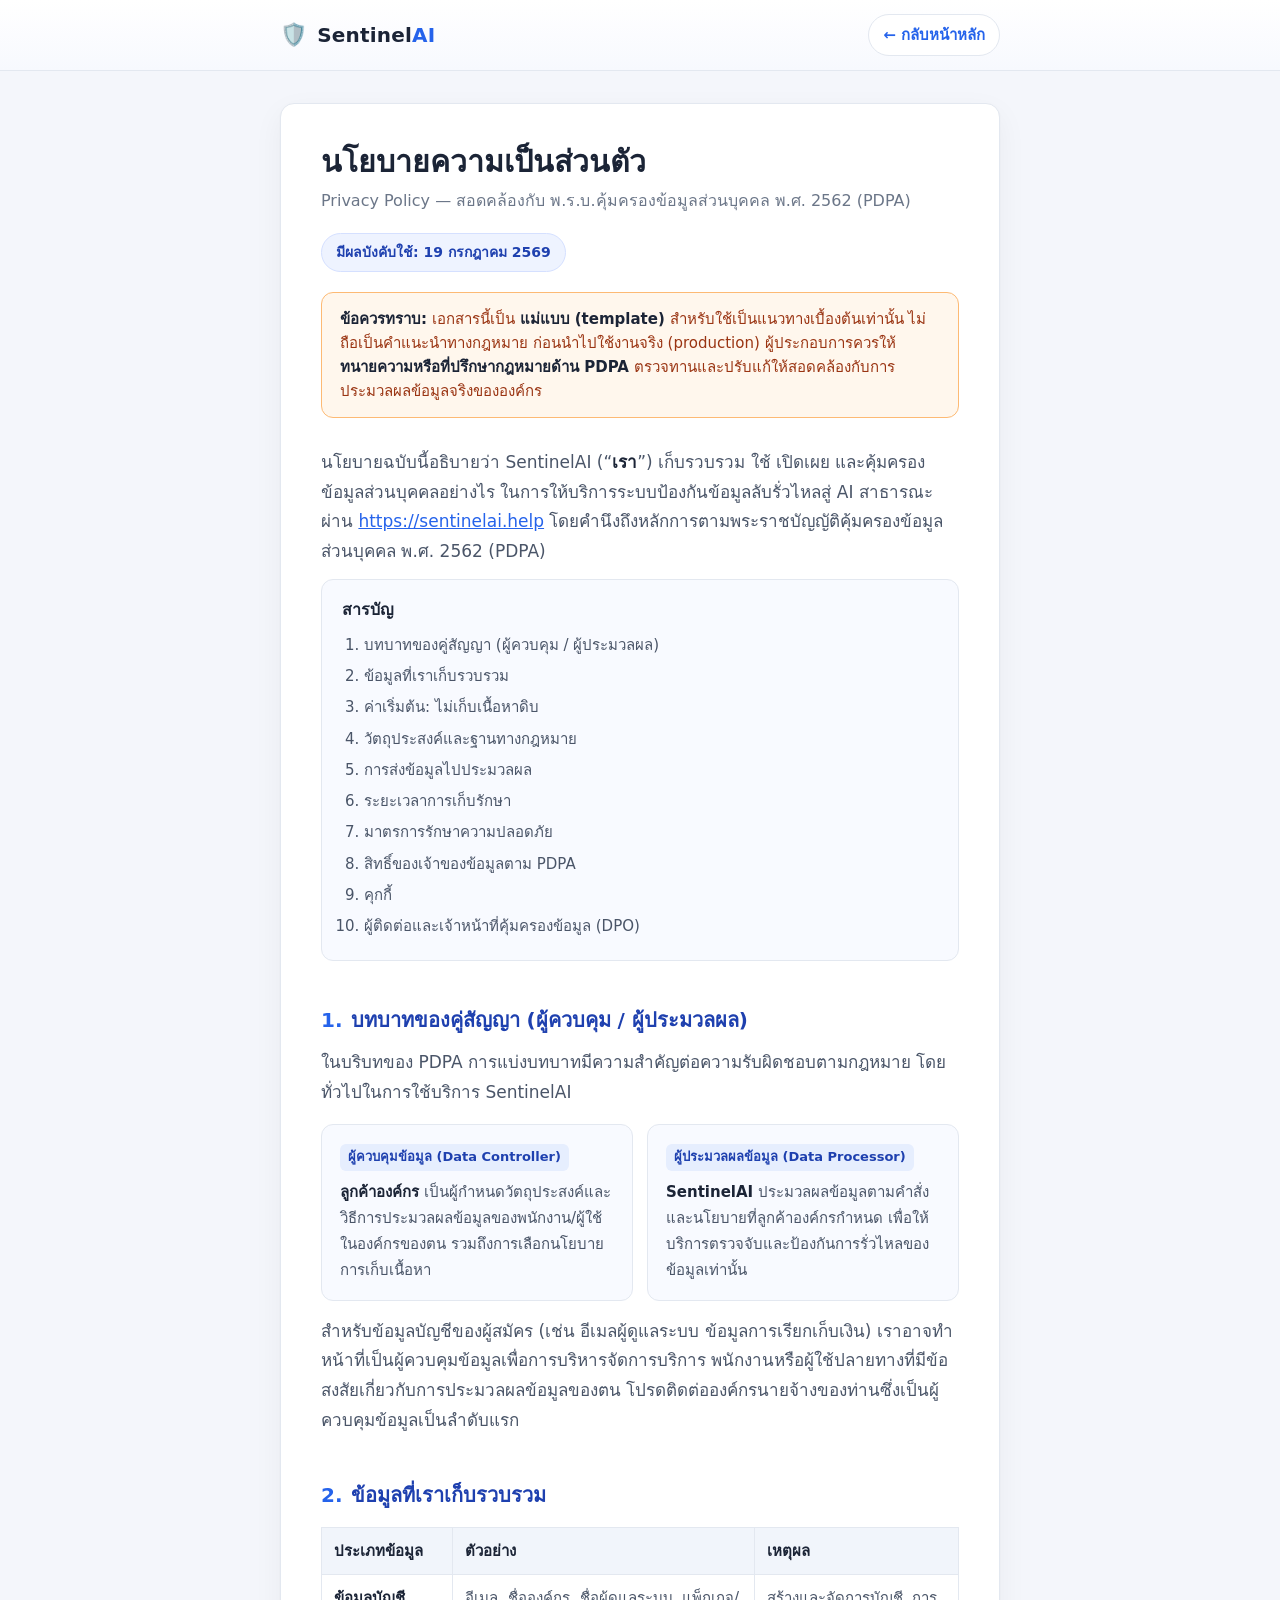
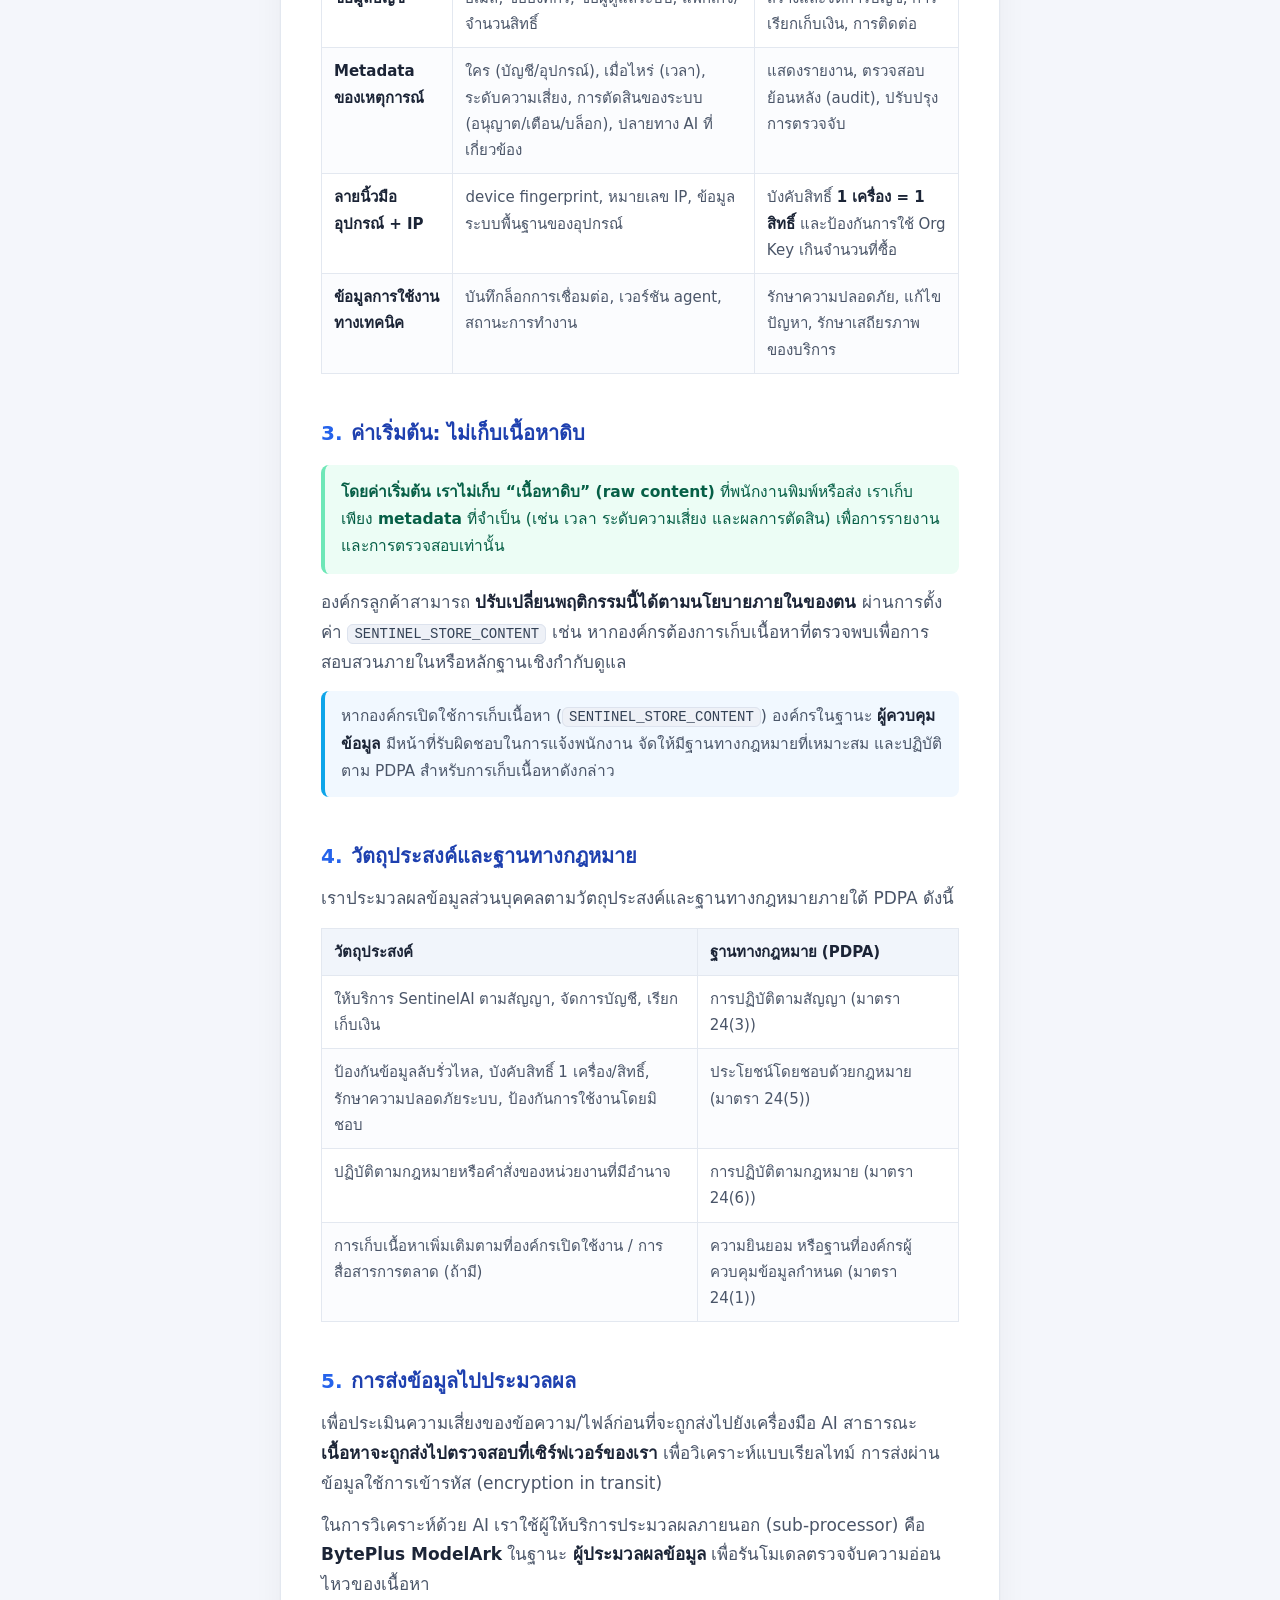
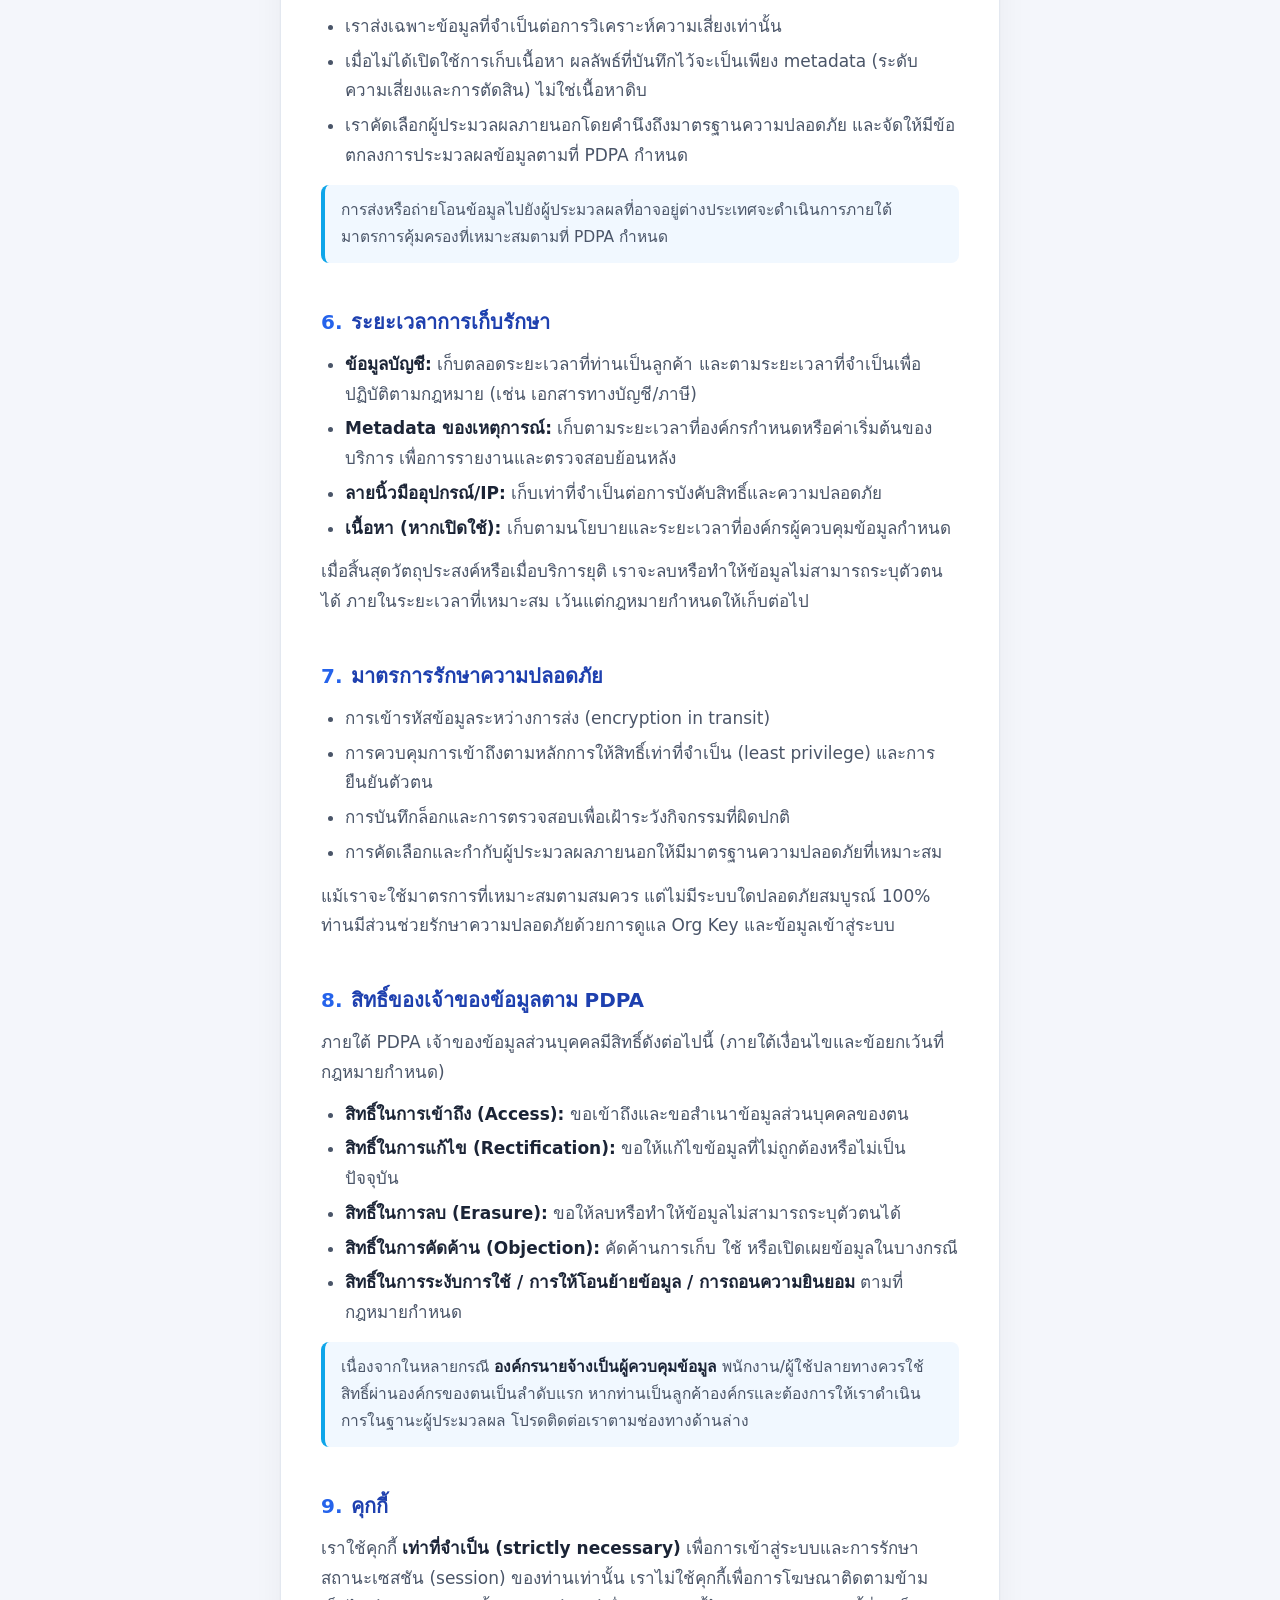
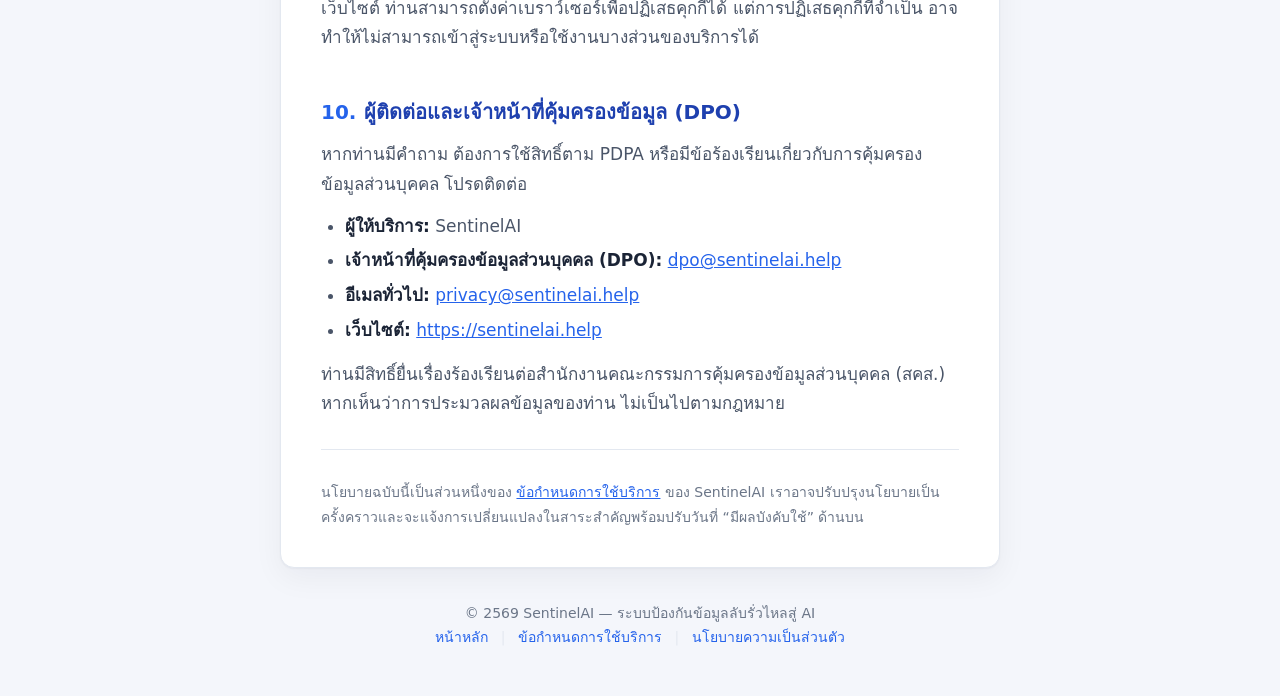
==== dashboard/privacy.html @ 273b9f28 "Landing page + legal (Terms/Privacy) + agent easy-install + device management Landing/pricing — logg" ====
<!DOCTYPE html>
<html lang="th">
<head>
<meta charset="UTF-8" />
<meta name="viewport" content="width=device-width, initial-scale=1.0" />
<title>นโยบายความเป็นส่วนตัว — SentinelAI</title>
<meta name="description" content="นโยบายความเป็นส่วนตัว (Privacy Policy) ของ SentinelAI ตามพระราชบัญญัติคุ้มครองข้อมูลส่วนบุคคล พ.ศ. 2562 (PDPA)" />
<meta name="robots" content="index, follow" />
<link rel="icon" href="data:image/svg+xml,%3Csvg xmlns='http://www.w3.org/2000/svg' viewBox='0 0 100 100'%3E%3Ctext y='.9em' font-size='90'%3E%F0%9F%9B%A1%EF%B8%8F%3C/text%3E%3C/svg%3E" />
<style>
  :root{
    --bg:#f4f6fb;
    --panel:#ffffff;
    --ink:#1b2436;
    --ink-soft:#4a5568;
    --muted:#6b7688;
    --line:#e3e8f0;
    --brand:#2563eb;
    --brand-ink:#1e40af;
    --accent:#0ea5e9;
    --warn-bg:#fff7ed;
    --warn-line:#fdba74;
    --warn-ink:#9a3412;
    --ok-bg:#ecfdf5;
    --ok-line:#6ee7b7;
    --ok-ink:#065f46;
    --radius:14px;
    --maxw:760px;
  }
  *{box-sizing:border-box;}
  html{-webkit-text-size-adjust:100%;}
  body{
    margin:0;
    background:var(--bg);
    color:var(--ink);
    font-family:"Sarabun","Noto Sans Thai","Leelawadee UI","Tahoma","Segoe UI",system-ui,-apple-system,"Helvetica Neue",Arial,sans-serif;
    font-size:17px;
    line-height:1.75;
    -webkit-font-smoothing:antialiased;
    text-rendering:optimizeLegibility;
  }

  /* ===== Header ===== */
  .site-header{
    background:linear-gradient(180deg,#ffffff 0%, #f7f9fe 100%);
    border-bottom:1px solid var(--line);
    position:sticky;
    top:0;
    z-index:10;
    backdrop-filter:saturate(120%) blur(2px);
  }
  .site-header-inner{
    max-width:var(--maxw);
    margin:0 auto;
    padding:14px 20px;
    display:flex;
    align-items:center;
    justify-content:space-between;
    gap:12px;
    flex-wrap:wrap;
  }
  .brand{
    display:flex;
    align-items:center;
    gap:10px;
    text-decoration:none;
    color:var(--ink);
    font-weight:800;
    font-size:20px;
    letter-spacing:.2px;
  }
  .brand .logo{font-size:22px;line-height:1;}
  .brand .ai{color:var(--brand);}
  .back-link{
    text-decoration:none;
    color:var(--brand);
    font-weight:600;
    font-size:15px;
    padding:7px 14px;
    border:1px solid var(--line);
    border-radius:999px;
    background:#fff;
    transition:background .15s ease,border-color .15s ease;
    white-space:nowrap;
  }
  .back-link:hover{background:#eef3ff;border-color:#c7d6ff;}

  /* ===== Layout ===== */
  main{
    max-width:var(--maxw);
    margin:0 auto;
    padding:32px 20px 8px;
  }
  .doc-card{
    background:var(--panel);
    border:1px solid var(--line);
    border-radius:var(--radius);
    padding:38px 40px;
    box-shadow:0 1px 2px rgba(16,24,40,.04),0 10px 30px rgba(16,24,40,.05);
  }
  h1{
    font-size:30px;
    line-height:1.3;
    margin:0 0 6px;
    font-weight:800;
    color:var(--ink);
  }
  .subtitle{
    color:var(--muted);
    margin:0 0 18px;
    font-size:16px;
  }
  .effective{
    display:inline-block;
    background:#eef3ff;
    color:var(--brand-ink);
    border:1px solid #d5e0ff;
    border-radius:999px;
    padding:6px 14px;
    font-size:14px;
    font-weight:700;
    margin-bottom:20px;
  }
  .disclaimer{
    background:var(--warn-bg);
    border:1px solid var(--warn-line);
    color:var(--warn-ink);
    border-radius:12px;
    padding:14px 18px;
    font-size:15px;
    line-height:1.6;
    margin:0 0 30px;
  }
  .disclaimer strong{font-weight:800;}

  h2{
    font-size:20px;
    margin:34px 0 10px;
    padding-top:8px;
    font-weight:800;
    color:var(--brand-ink);
    scroll-margin-top:80px;
  }
  h2 .num{
    color:var(--brand);
    font-variant-numeric:tabular-nums;
    margin-right:8px;
  }
  h3{
    font-size:17px;
    margin:20px 0 6px;
    font-weight:700;
    color:var(--ink);
  }
  p{margin:0 0 12px;color:var(--ink-soft);}
  ul,ol{margin:0 0 14px;padding-left:24px;color:var(--ink-soft);}
  li{margin:5px 0;}
  strong{color:var(--ink);}
  code,.kbd{
    background:#eef1f7;
    border:1px solid #dde3ee;
    border-radius:6px;
    padding:1px 6px;
    font-family:"Cascadia Code",ui-monospace,"Consolas","Courier New",monospace;
    font-size:14px;
    color:#334155;
  }
  a{color:var(--brand);}
  hr{border:none;border-top:1px solid var(--line);margin:30px 0;}

  .toc{
    background:#f8faff;
    border:1px solid var(--line);
    border-radius:12px;
    padding:16px 20px;
    margin:0 0 30px;
  }
  .toc h2{margin:0 0 8px;font-size:16px;color:var(--ink);padding-top:0;}
  .toc ol{margin:0;padding-left:22px;font-size:15px;}
  .toc a{text-decoration:none;color:var(--ink-soft);}
  .toc a:hover{color:var(--brand);text-decoration:underline;}

  .callout{
    background:#f1f8ff;
    border-left:4px solid var(--accent);
    border-radius:8px;
    padding:12px 16px;
    margin:14px 0;
    font-size:15.5px;
    color:var(--ink-soft);
  }
  .callout-ok{
    background:var(--ok-bg);
    border-left:4px solid var(--ok-line);
    border-radius:8px;
    padding:14px 16px;
    margin:14px 0;
    font-size:15.5px;
    color:var(--ok-ink);
  }
  .callout-ok strong{color:var(--ok-ink);font-weight:800;}

  /* ===== Table ===== */
  .table-wrap{overflow-x:auto;margin:14px 0;-webkit-overflow-scrolling:touch;}
  table{
    border-collapse:collapse;
    width:100%;
    min-width:520px;
    font-size:15px;
  }
  th,td{
    border:1px solid var(--line);
    padding:10px 12px;
    text-align:left;
    vertical-align:top;
    color:var(--ink-soft);
  }
  th{
    background:#f1f5fb;
    color:var(--ink);
    font-weight:700;
  }
  tbody tr:nth-child(even) td{background:#fbfcfe;}

  /* ===== Roles cards ===== */
  .roles{
    display:flex;
    gap:14px;
    flex-wrap:wrap;
    margin:16px 0;
  }
  .role-card{
    flex:1 1 240px;
    background:#f8faff;
    border:1px solid var(--line);
    border-radius:12px;
    padding:16px 18px;
  }
  .role-card .role-tag{
    display:inline-block;
    font-size:13px;
    font-weight:700;
    color:var(--brand-ink);
    background:#e6eefe;
    border-radius:6px;
    padding:2px 8px;
    margin-bottom:8px;
  }
  .role-card p{margin:0;font-size:15px;}

  /* ===== Footer ===== */
  footer{
    max-width:var(--maxw);
    margin:0 auto;
    padding:26px 20px 46px;
    color:var(--muted);
    font-size:14px;
    text-align:center;
    line-height:1.7;
  }
  footer a{color:var(--brand);text-decoration:none;}
  footer a:hover{text-decoration:underline;}
  .foot-sep{color:var(--line);margin:0 8px;}

  @media (max-width:600px){
    body{font-size:16px;}
    .doc-card{padding:24px 20px;}
    h1{font-size:25px;}
    h2{font-size:18px;}
    main{padding:20px 14px 4px;}
  }
</style>
</head>
<body>

<header class="site-header">
  <div class="site-header-inner">
    <a class="brand" href="/" aria-label="กลับสู่หน้าหลัก SentinelAI">
      <span class="logo" aria-hidden="true">🛡️</span>
      <span>Sentinel<span class="ai">AI</span></span>
    </a>
    <a class="back-link" href="/">← กลับหน้าหลัก</a>
  </div>
</header>

<main>
  <article class="doc-card">
    <h1>นโยบายความเป็นส่วนตัว</h1>
    <p class="subtitle">Privacy Policy — สอดคล้องกับ พ.ร.บ.คุ้มครองข้อมูลส่วนบุคคล พ.ศ. 2562 (PDPA)</p>
    <div class="effective">มีผลบังคับใช้: 19 กรกฎาคม 2569</div>

    <div class="disclaimer" role="note">
      <strong>ข้อควรทราบ:</strong> เอกสารนี้เป็น <strong>แม่แบบ (template)</strong> สำหรับใช้เป็นแนวทางเบื้องต้นเท่านั้น
      ไม่ถือเป็นคำแนะนำทางกฎหมาย ก่อนนำไปใช้งานจริง (production) ผู้ประกอบการควรให้
      <strong>ทนายความหรือที่ปรึกษากฎหมายด้าน PDPA</strong> ตรวจทานและปรับแก้ให้สอดคล้องกับการประมวลผลข้อมูลจริงขององค์กร
    </div>

    <p>
      นโยบายฉบับนี้อธิบายว่า SentinelAI (“<strong>เรา</strong>”) เก็บรวบรวม ใช้ เปิดเผย และคุ้มครองข้อมูลส่วนบุคคลอย่างไร
      ในการให้บริการระบบป้องกันข้อมูลลับรั่วไหลสู่ AI สาธารณะ ผ่าน <a href="https://sentinelai.help">https://sentinelai.help</a>
      โดยคำนึงถึงหลักการตามพระราชบัญญัติคุ้มครองข้อมูลส่วนบุคคล พ.ศ. 2562 (PDPA)
    </p>

    <nav class="toc" aria-label="สารบัญ">
      <h2>สารบัญ</h2>
      <ol>
        <li><a href="#s1">บทบาทของคู่สัญญา (ผู้ควบคุม / ผู้ประมวลผล)</a></li>
        <li><a href="#s2">ข้อมูลที่เราเก็บรวบรวม</a></li>
        <li><a href="#s3">ค่าเริ่มต้น: ไม่เก็บเนื้อหาดิบ</a></li>
        <li><a href="#s4">วัตถุประสงค์และฐานทางกฎหมาย</a></li>
        <li><a href="#s5">การส่งข้อมูลไปประมวลผล</a></li>
        <li><a href="#s6">ระยะเวลาการเก็บรักษา</a></li>
        <li><a href="#s7">มาตรการรักษาความปลอดภัย</a></li>
        <li><a href="#s8">สิทธิ์ของเจ้าของข้อมูลตาม PDPA</a></li>
        <li><a href="#s9">คุกกี้</a></li>
        <li><a href="#s10">ผู้ติดต่อและเจ้าหน้าที่คุ้มครองข้อมูล (DPO)</a></li>
      </ol>
    </nav>

    <h2 id="s1"><span class="num">1.</span>บทบาทของคู่สัญญา (ผู้ควบคุม / ผู้ประมวลผล)</h2>
    <p>
      ในบริบทของ PDPA การแบ่งบทบาทมีความสำคัญต่อความรับผิดชอบตามกฎหมาย โดยทั่วไปในการใช้บริการ SentinelAI
    </p>
    <div class="roles">
      <div class="role-card">
        <span class="role-tag">ผู้ควบคุมข้อมูล (Data Controller)</span>
        <p><strong>ลูกค้าองค์กร</strong> เป็นผู้กำหนดวัตถุประสงค์และวิธีการประมวลผลข้อมูลของพนักงาน/ผู้ใช้ในองค์กรของตน รวมถึงการเลือกนโยบายการเก็บเนื้อหา</p>
      </div>
      <div class="role-card">
        <span class="role-tag">ผู้ประมวลผลข้อมูล (Data Processor)</span>
        <p><strong>SentinelAI</strong> ประมวลผลข้อมูลตามคำสั่งและนโยบายที่ลูกค้าองค์กรกำหนด เพื่อให้บริการตรวจจับและป้องกันการรั่วไหลของข้อมูลเท่านั้น</p>
      </div>
    </div>
    <p>
      สำหรับข้อมูลบัญชีของผู้สมัคร (เช่น อีเมลผู้ดูแลระบบ ข้อมูลการเรียกเก็บเงิน) เราอาจทำหน้าที่เป็นผู้ควบคุมข้อมูลเพื่อการบริหารจัดการบริการ
      พนักงานหรือผู้ใช้ปลายทางที่มีข้อสงสัยเกี่ยวกับการประมวลผลข้อมูลของตน โปรดติดต่อองค์กรนายจ้างของท่านซึ่งเป็นผู้ควบคุมข้อมูลเป็นลำดับแรก
    </p>

    <h2 id="s2"><span class="num">2.</span>ข้อมูลที่เราเก็บรวบรวม</h2>
    <div class="table-wrap">
      <table>
        <thead>
          <tr><th>ประเภทข้อมูล</th><th>ตัวอย่าง</th><th>เหตุผล</th></tr>
        </thead>
        <tbody>
          <tr>
            <td><strong>ข้อมูลบัญชี</strong></td>
            <td>อีเมล, ชื่อองค์กร, ชื่อผู้ดูแลระบบ, แพ็กเกจ/จำนวนสิทธิ์</td>
            <td>สร้างและจัดการบัญชี, การเรียกเก็บเงิน, การติดต่อ</td>
          </tr>
          <tr>
            <td><strong>Metadata ของเหตุการณ์</strong></td>
            <td>ใคร (บัญชี/อุปกรณ์), เมื่อไหร่ (เวลา), ระดับความเสี่ยง, การตัดสินของระบบ (อนุญาต/เตือน/บล็อก), ปลายทาง AI ที่เกี่ยวข้อง</td>
            <td>แสดงรายงาน, ตรวจสอบย้อนหลัง (audit), ปรับปรุงการตรวจจับ</td>
          </tr>
          <tr>
            <td><strong>ลายนิ้วมืออุปกรณ์ + IP</strong></td>
            <td>device fingerprint, หมายเลข IP, ข้อมูลระบบพื้นฐานของอุปกรณ์</td>
            <td>บังคับสิทธิ์ <strong>1 เครื่อง = 1 สิทธิ์</strong> และป้องกันการใช้ Org Key เกินจำนวนที่ซื้อ</td>
          </tr>
          <tr>
            <td><strong>ข้อมูลการใช้งานทางเทคนิค</strong></td>
            <td>บันทึกล็อกการเชื่อมต่อ, เวอร์ชัน agent, สถานะการทำงาน</td>
            <td>รักษาความปลอดภัย, แก้ไขปัญหา, รักษาเสถียรภาพของบริการ</td>
          </tr>
        </tbody>
      </table>
    </div>

    <h2 id="s3"><span class="num">3.</span>ค่าเริ่มต้น: ไม่เก็บเนื้อหาดิบ</h2>
    <div class="callout-ok">
      <strong>โดยค่าเริ่มต้น เราไม่เก็บ “เนื้อหาดิบ” (raw content)</strong> ที่พนักงานพิมพ์หรือส่ง เราเก็บเพียง
      <strong>metadata</strong> ที่จำเป็น (เช่น เวลา ระดับความเสี่ยง และผลการตัดสิน) เพื่อการรายงานและการตรวจสอบเท่านั้น
    </div>
    <p>
      องค์กรลูกค้าสามารถ <strong>ปรับเปลี่ยนพฤติกรรมนี้ได้ตามนโยบายภายในของตน</strong> ผ่านการตั้งค่า
      <code>SENTINEL_STORE_CONTENT</code> เช่น หากองค์กรต้องการเก็บเนื้อหาที่ตรวจพบเพื่อการสอบสวนภายในหรือหลักฐานเชิงกำกับดูแล
    </p>
    <div class="callout">
      หากองค์กรเปิดใช้การเก็บเนื้อหา (<code>SENTINEL_STORE_CONTENT</code>) องค์กรในฐานะ <strong>ผู้ควบคุมข้อมูล</strong>
      มีหน้าที่รับผิดชอบในการแจ้งพนักงาน จัดให้มีฐานทางกฎหมายที่เหมาะสม และปฏิบัติตาม PDPA สำหรับการเก็บเนื้อหาดังกล่าว
    </div>

    <h2 id="s4"><span class="num">4.</span>วัตถุประสงค์และฐานทางกฎหมาย</h2>
    <p>เราประมวลผลข้อมูลส่วนบุคคลตามวัตถุประสงค์และฐานทางกฎหมายภายใต้ PDPA ดังนี้</p>
    <div class="table-wrap">
      <table>
        <thead>
          <tr><th>วัตถุประสงค์</th><th>ฐานทางกฎหมาย (PDPA)</th></tr>
        </thead>
        <tbody>
          <tr>
            <td>ให้บริการ SentinelAI ตามสัญญา, จัดการบัญชี, เรียกเก็บเงิน</td>
            <td>การปฏิบัติตามสัญญา (มาตรา 24(3))</td>
          </tr>
          <tr>
            <td>ป้องกันข้อมูลลับรั่วไหล, บังคับสิทธิ์ 1 เครื่อง/สิทธิ์, รักษาความปลอดภัยระบบ, ป้องกันการใช้งานโดยมิชอบ</td>
            <td>ประโยชน์โดยชอบด้วยกฎหมาย (มาตรา 24(5))</td>
          </tr>
          <tr>
            <td>ปฏิบัติตามกฎหมายหรือคำสั่งของหน่วยงานที่มีอำนาจ</td>
            <td>การปฏิบัติตามกฎหมาย (มาตรา 24(6))</td>
          </tr>
          <tr>
            <td>การเก็บเนื้อหาเพิ่มเติมตามที่องค์กรเปิดใช้งาน / การสื่อสารการตลาด (ถ้ามี)</td>
            <td>ความยินยอม หรือฐานที่องค์กรผู้ควบคุมข้อมูลกำหนด (มาตรา 24(1))</td>
          </tr>
        </tbody>
      </table>
    </div>

    <h2 id="s5"><span class="num">5.</span>การส่งข้อมูลไปประมวลผล</h2>
    <p>
      เพื่อประเมินความเสี่ยงของข้อความ/ไฟล์ก่อนที่จะถูกส่งไปยังเครื่องมือ AI สาธารณะ
      <strong>เนื้อหาจะถูกส่งไปตรวจสอบที่เซิร์ฟเวอร์ของเรา</strong> เพื่อวิเคราะห์แบบเรียลไทม์
      การส่งผ่านข้อมูลใช้การเข้ารหัส (encryption in transit)
    </p>
    <p>
      ในการวิเคราะห์ด้วย AI เราใช้ผู้ให้บริการประมวลผลภายนอก (sub-processor) คือ
      <strong>BytePlus ModelArk</strong> ในฐานะ <strong>ผู้ประมวลผลข้อมูล</strong> เพื่อรันโมเดลตรวจจับความอ่อนไหวของเนื้อหา
    </p>
    <ul>
      <li>เราส่งเฉพาะข้อมูลที่จำเป็นต่อการวิเคราะห์ความเสี่ยงเท่านั้น</li>
      <li>เมื่อไม่ได้เปิดใช้การเก็บเนื้อหา ผลลัพธ์ที่บันทึกไว้จะเป็นเพียง metadata (ระดับความเสี่ยงและการตัดสิน) ไม่ใช่เนื้อหาดิบ</li>
      <li>เราคัดเลือกผู้ประมวลผลภายนอกโดยคำนึงถึงมาตรฐานความปลอดภัย และจัดให้มีข้อตกลงการประมวลผลข้อมูลตามที่ PDPA กำหนด</li>
    </ul>
    <div class="callout">
      การส่งหรือถ่ายโอนข้อมูลไปยังผู้ประมวลผลที่อาจอยู่ต่างประเทศจะดำเนินการภายใต้มาตรการคุ้มครองที่เหมาะสมตามที่ PDPA กำหนด
    </div>

    <h2 id="s6"><span class="num">6.</span>ระยะเวลาการเก็บรักษา</h2>
    <ul>
      <li><strong>ข้อมูลบัญชี:</strong> เก็บตลอดระยะเวลาที่ท่านเป็นลูกค้า และตามระยะเวลาที่จำเป็นเพื่อปฏิบัติตามกฎหมาย (เช่น เอกสารทางบัญชี/ภาษี)</li>
      <li><strong>Metadata ของเหตุการณ์:</strong> เก็บตามระยะเวลาที่องค์กรกำหนดหรือค่าเริ่มต้นของบริการ เพื่อการรายงานและตรวจสอบย้อนหลัง</li>
      <li><strong>ลายนิ้วมืออุปกรณ์/IP:</strong> เก็บเท่าที่จำเป็นต่อการบังคับสิทธิ์และความปลอดภัย</li>
      <li><strong>เนื้อหา (หากเปิดใช้):</strong> เก็บตามนโยบายและระยะเวลาที่องค์กรผู้ควบคุมข้อมูลกำหนด</li>
    </ul>
    <p>เมื่อสิ้นสุดวัตถุประสงค์หรือเมื่อบริการยุติ เราจะลบหรือทำให้ข้อมูลไม่สามารถระบุตัวตนได้ ภายในระยะเวลาที่เหมาะสม เว้นแต่กฎหมายกำหนดให้เก็บต่อไป</p>

    <h2 id="s7"><span class="num">7.</span>มาตรการรักษาความปลอดภัย</h2>
    <ul>
      <li>การเข้ารหัสข้อมูลระหว่างการส่ง (encryption in transit)</li>
      <li>การควบคุมการเข้าถึงตามหลักการให้สิทธิ์เท่าที่จำเป็น (least privilege) และการยืนยันตัวตน</li>
      <li>การบันทึกล็อกและการตรวจสอบเพื่อเฝ้าระวังกิจกรรมที่ผิดปกติ</li>
      <li>การคัดเลือกและกำกับผู้ประมวลผลภายนอกให้มีมาตรฐานความปลอดภัยที่เหมาะสม</li>
    </ul>
    <p>แม้เราจะใช้มาตรการที่เหมาะสมตามสมควร แต่ไม่มีระบบใดปลอดภัยสมบูรณ์ 100% ท่านมีส่วนช่วยรักษาความปลอดภัยด้วยการดูแล Org Key และข้อมูลเข้าสู่ระบบ</p>

    <h2 id="s8"><span class="num">8.</span>สิทธิ์ของเจ้าของข้อมูลตาม PDPA</h2>
    <p>ภายใต้ PDPA เจ้าของข้อมูลส่วนบุคคลมีสิทธิ์ดังต่อไปนี้ (ภายใต้เงื่อนไขและข้อยกเว้นที่กฎหมายกำหนด)</p>
    <ul>
      <li><strong>สิทธิ์ในการเข้าถึง (Access):</strong> ขอเข้าถึงและขอสำเนาข้อมูลส่วนบุคคลของตน</li>
      <li><strong>สิทธิ์ในการแก้ไข (Rectification):</strong> ขอให้แก้ไขข้อมูลที่ไม่ถูกต้องหรือไม่เป็นปัจจุบัน</li>
      <li><strong>สิทธิ์ในการลบ (Erasure):</strong> ขอให้ลบหรือทำให้ข้อมูลไม่สามารถระบุตัวตนได้</li>
      <li><strong>สิทธิ์ในการคัดค้าน (Objection):</strong> คัดค้านการเก็บ ใช้ หรือเปิดเผยข้อมูลในบางกรณี</li>
      <li><strong>สิทธิ์ในการระงับการใช้ / การให้โอนย้ายข้อมูล / การถอนความยินยอม</strong> ตามที่กฎหมายกำหนด</li>
    </ul>
    <div class="callout">
      เนื่องจากในหลายกรณี <strong>องค์กรนายจ้างเป็นผู้ควบคุมข้อมูล</strong> พนักงาน/ผู้ใช้ปลายทางควรใช้สิทธิ์ผ่านองค์กรของตนเป็นลำดับแรก
      หากท่านเป็นลูกค้าองค์กรและต้องการให้เราดำเนินการในฐานะผู้ประมวลผล โปรดติดต่อเราตามช่องทางด้านล่าง
    </div>

    <h2 id="s9"><span class="num">9.</span>คุกกี้</h2>
    <p>
      เราใช้คุกกี้ <strong>เท่าที่จำเป็น (strictly necessary)</strong> เพื่อการเข้าสู่ระบบและการรักษาสถานะเซสชัน (session) ของท่านเท่านั้น
      เราไม่ใช้คุกกี้เพื่อการโฆษณาติดตามข้ามเว็บไซต์ ท่านสามารถตั้งค่าเบราว์เซอร์เพื่อปฏิเสธคุกกี้ได้ แต่การปฏิเสธคุกกี้ที่จำเป็น
      อาจทำให้ไม่สามารถเข้าสู่ระบบหรือใช้งานบางส่วนของบริการได้
    </p>

    <h2 id="s10"><span class="num">10.</span>ผู้ติดต่อและเจ้าหน้าที่คุ้มครองข้อมูล (DPO)</h2>
    <p>หากท่านมีคำถาม ต้องการใช้สิทธิ์ตาม PDPA หรือมีข้อร้องเรียนเกี่ยวกับการคุ้มครองข้อมูลส่วนบุคคล โปรดติดต่อ</p>
    <ul>
      <li><strong>ผู้ให้บริการ:</strong> SentinelAI</li>
      <li><strong>เจ้าหน้าที่คุ้มครองข้อมูลส่วนบุคคล (DPO):</strong> <a href="mailto:dpo@sentinelai.help">dpo@sentinelai.help</a></li>
      <li><strong>อีเมลทั่วไป:</strong> <a href="mailto:privacy@sentinelai.help">privacy@sentinelai.help</a></li>
      <li><strong>เว็บไซต์:</strong> <a href="https://sentinelai.help">https://sentinelai.help</a></li>
    </ul>
    <p>
      ท่านมีสิทธิ์ยื่นเรื่องร้องเรียนต่อสำนักงานคณะกรรมการคุ้มครองข้อมูลส่วนบุคคล (สคส.) หากเห็นว่าการประมวลผลข้อมูลของท่าน
      ไม่เป็นไปตามกฎหมาย
    </p>

    <hr />
    <p style="font-size:14px;color:var(--muted);margin-bottom:0;">
      นโยบายฉบับนี้เป็นส่วนหนึ่งของ <a href="/terms.html">ข้อกำหนดการใช้บริการ</a> ของ SentinelAI
      เราอาจปรับปรุงนโยบายเป็นครั้งคราวและจะแจ้งการเปลี่ยนแปลงในสาระสำคัญพร้อมปรับวันที่ “มีผลบังคับใช้” ด้านบน
    </p>
  </article>
</main>

<footer>
  <div>© 2569 SentinelAI — ระบบป้องกันข้อมูลลับรั่วไหลสู่ AI</div>
  <div>
    <a href="/">หน้าหลัก</a>
    <span class="foot-sep">|</span>
    <a href="/terms.html">ข้อกำหนดการใช้บริการ</a>
    <span class="foot-sep">|</span>
    <a href="/privacy.html">นโยบายความเป็นส่วนตัว</a>
  </div>
</footer>

</body>
</html>
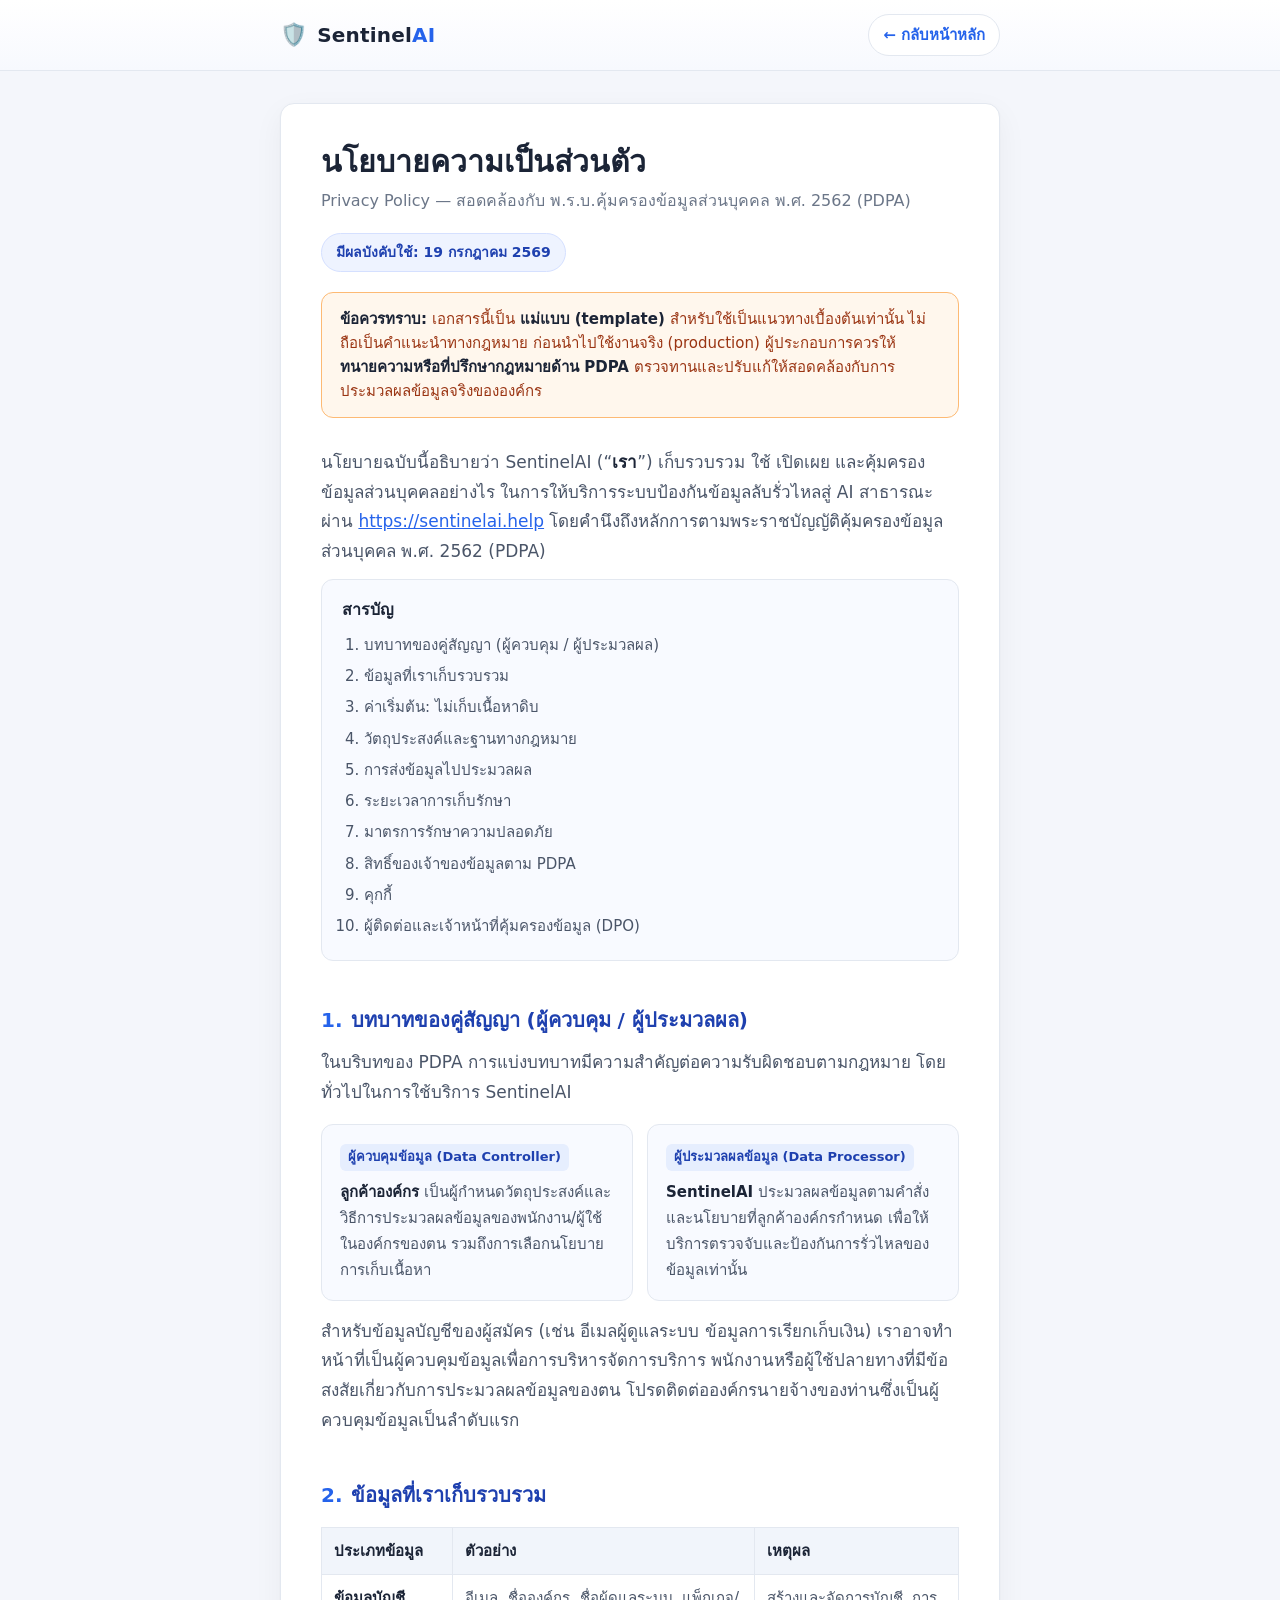
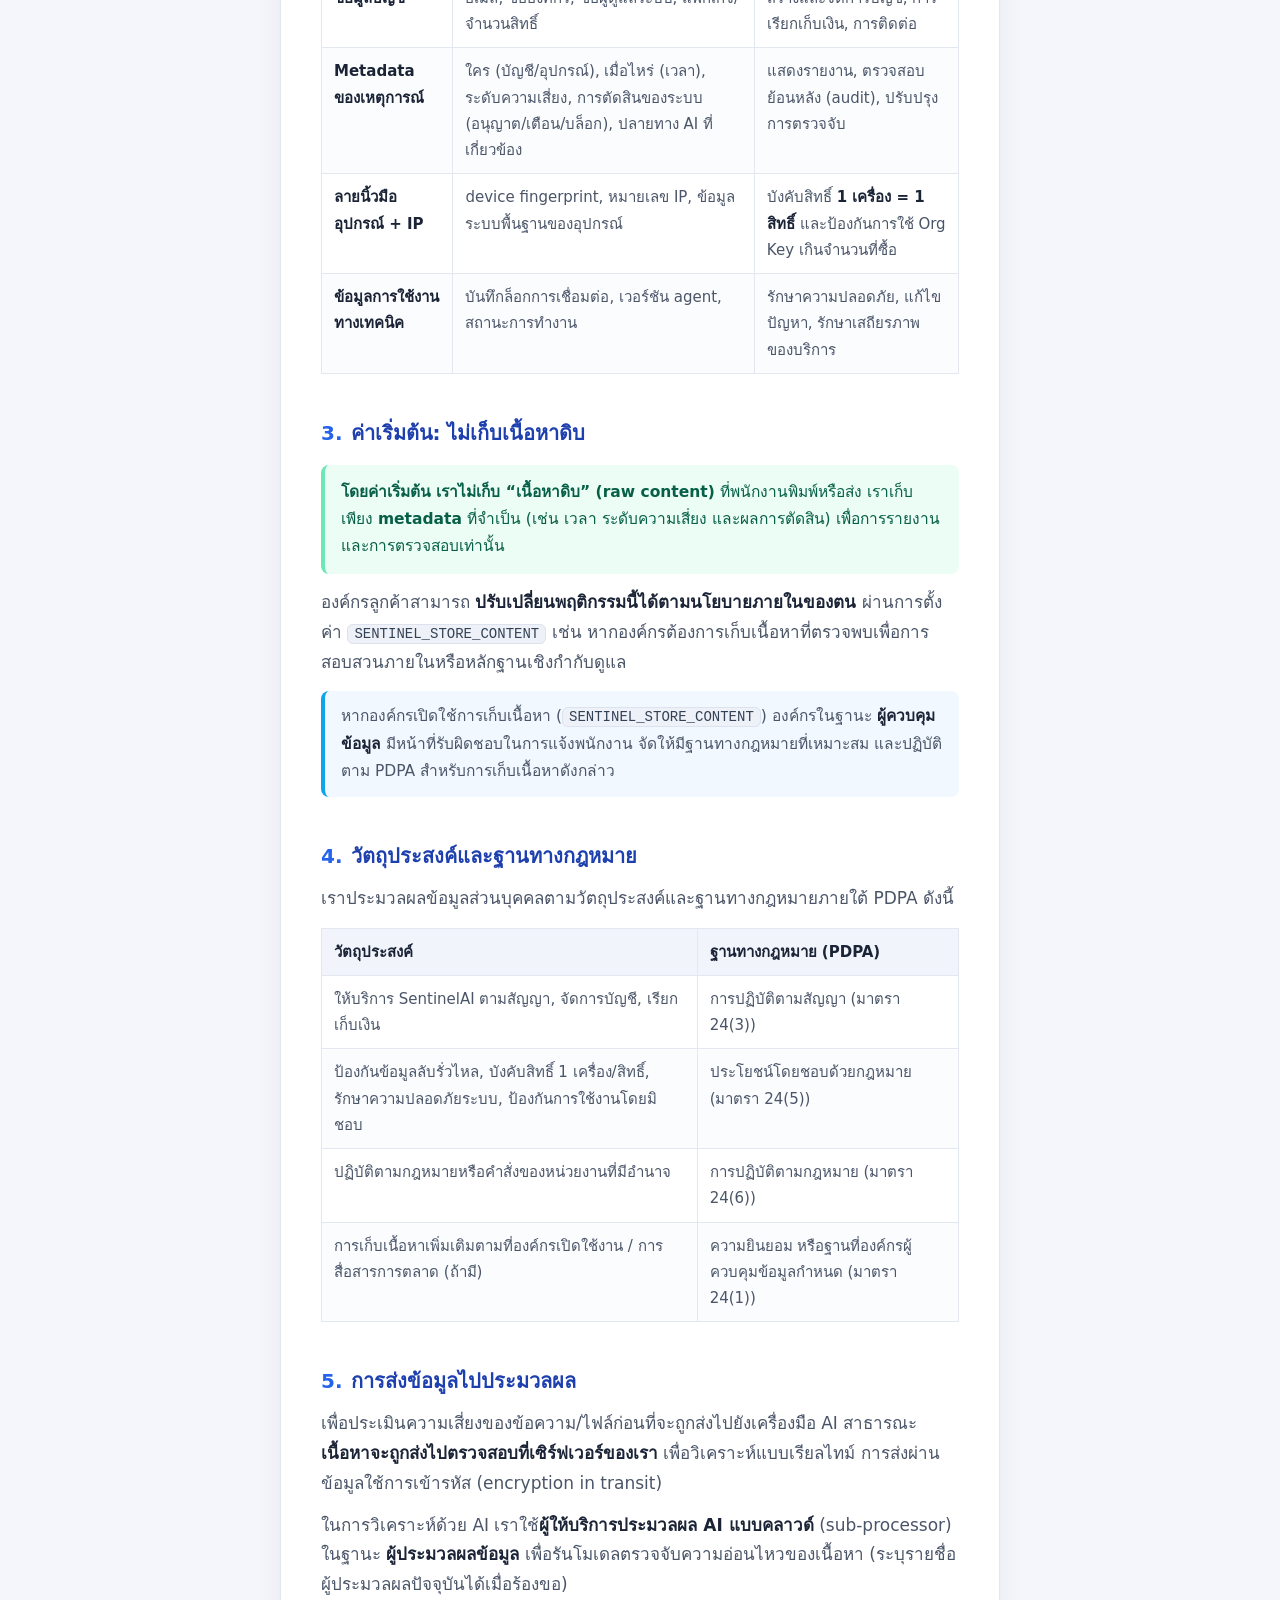
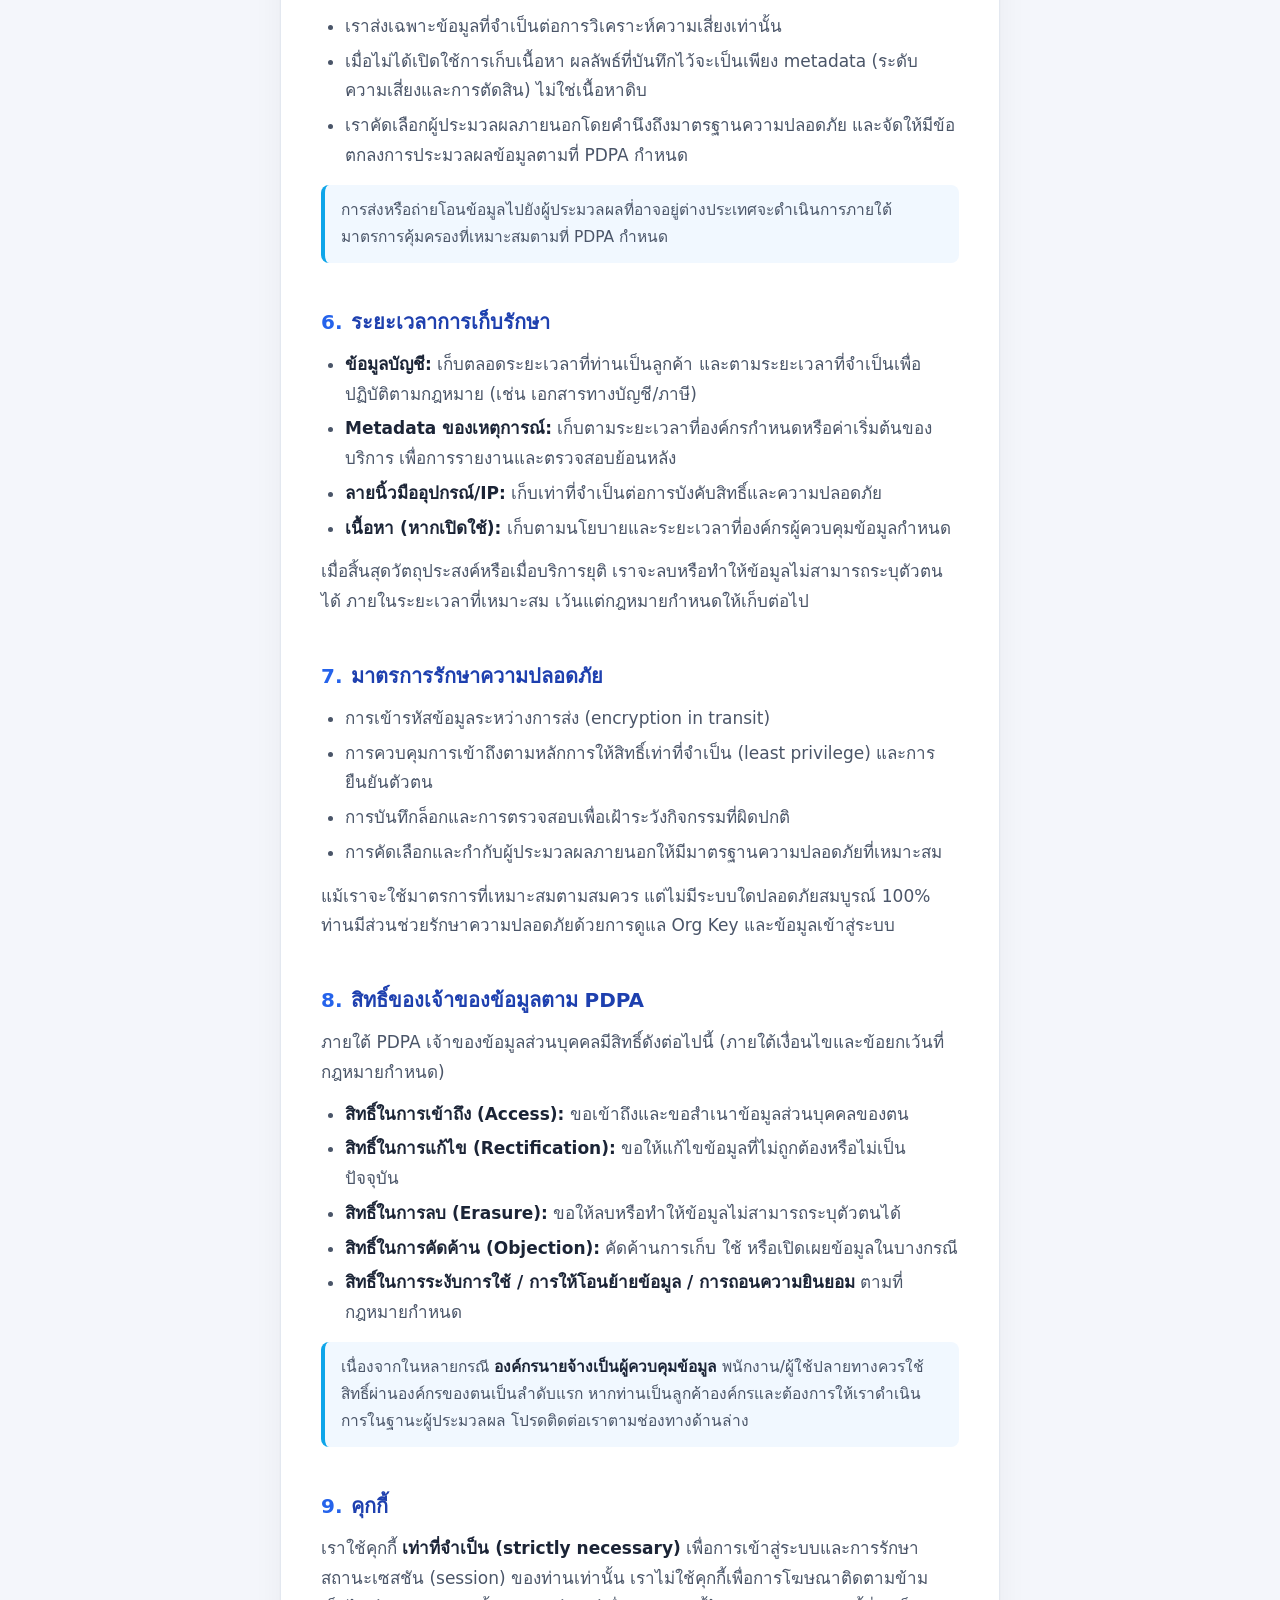
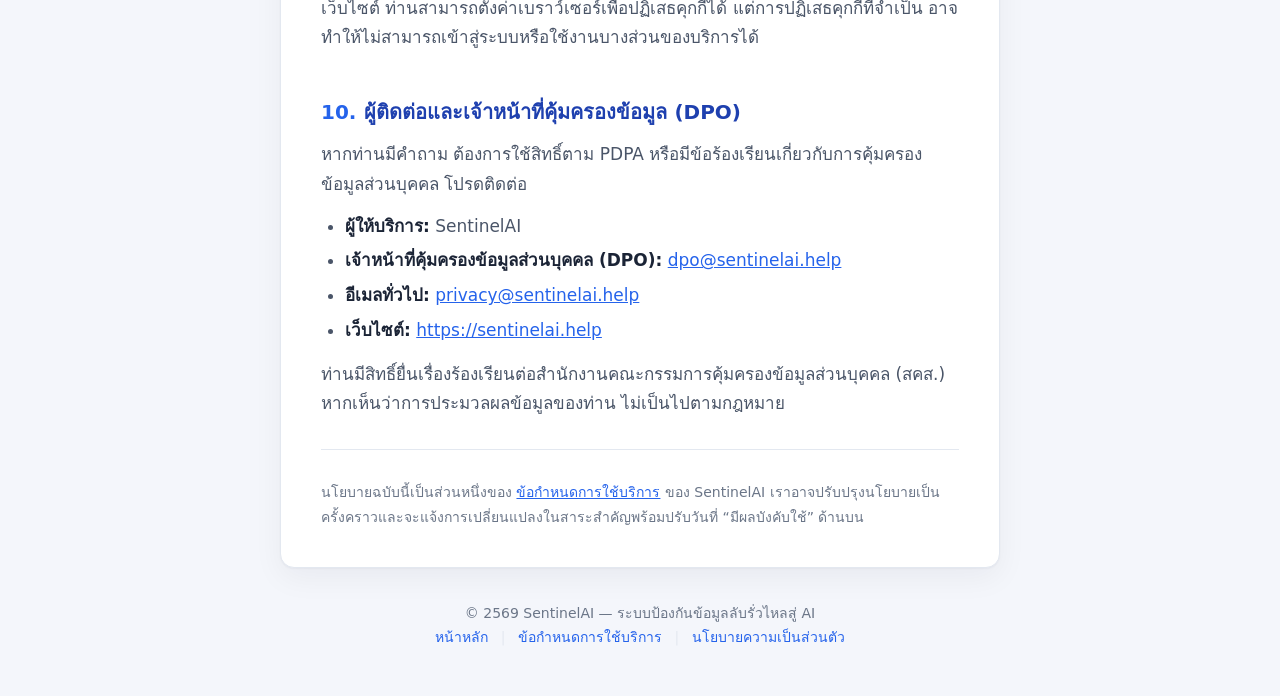
==== commit bdd413cc: "Extension popup: inline Org Key entry + drop BytePlus branding - popup: paste Org Key directly (coll" ====
--- a/dashboard/privacy.html
+++ b/dashboard/privacy.html
@@ -416,8 +416,9 @@
       การส่งผ่านข้อมูลใช้การเข้ารหัส (encryption in transit)
     </p>
     <p>
-      ในการวิเคราะห์ด้วย AI เราใช้ผู้ให้บริการประมวลผลภายนอก (sub-processor) คือ
-      <strong>BytePlus ModelArk</strong> ในฐานะ <strong>ผู้ประมวลผลข้อมูล</strong> เพื่อรันโมเดลตรวจจับความอ่อนไหวของเนื้อหา
+      ในการวิเคราะห์ด้วย AI เราใช้<strong>ผู้ให้บริการประมวลผล AI แบบคลาวด์</strong> (sub-processor)
+      ในฐานะ <strong>ผู้ประมวลผลข้อมูล</strong> เพื่อรันโมเดลตรวจจับความอ่อนไหวของเนื้อหา
+      (ระบุรายชื่อผู้ประมวลผลปัจจุบันได้เมื่อร้องขอ)
     </p>
     <ul>
       <li>เราส่งเฉพาะข้อมูลที่จำเป็นต่อการวิเคราะห์ความเสี่ยงเท่านั้น</li>
